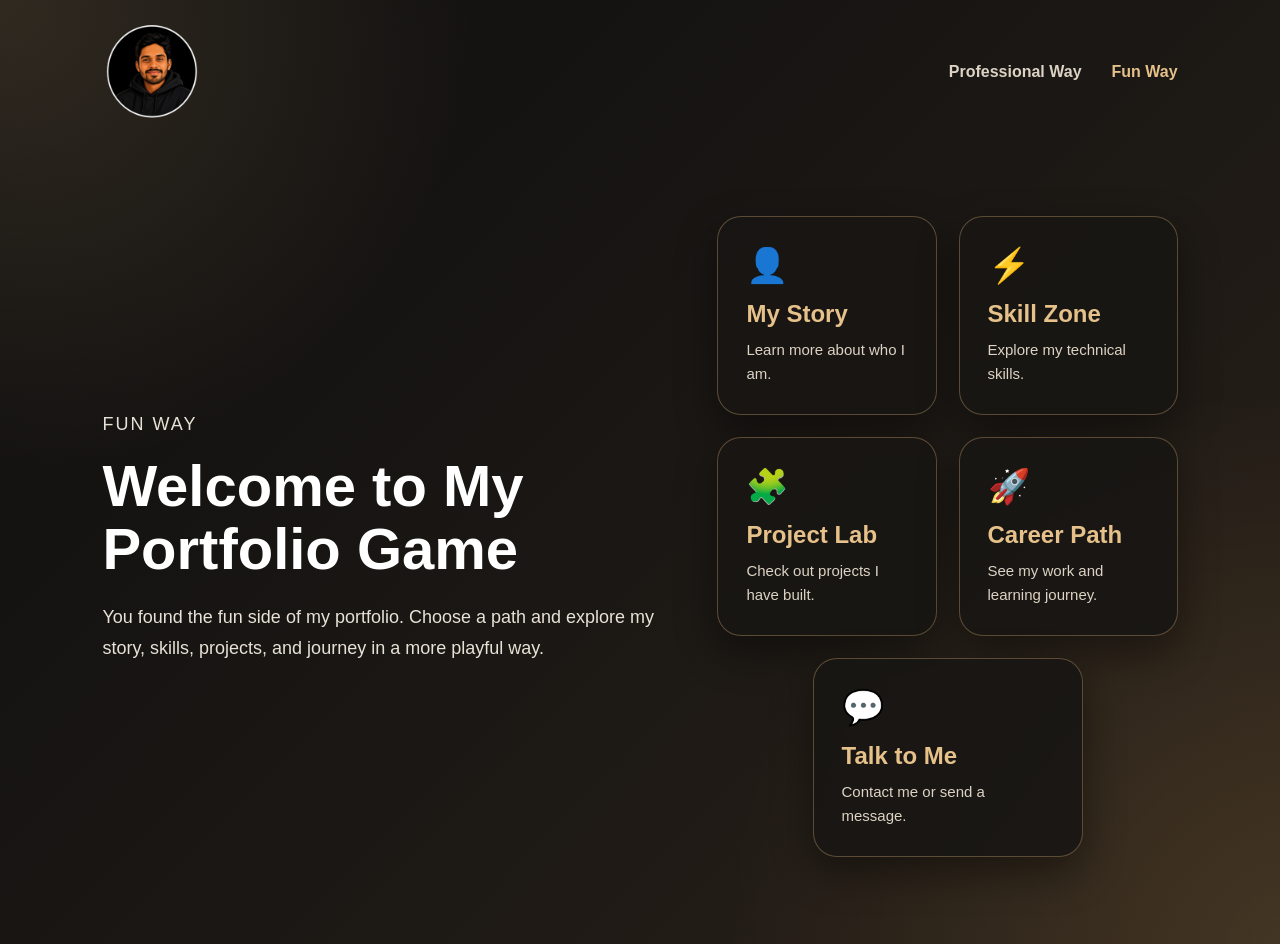
==== pages/fun/home.html @ 29f67d0d "Add files via upload updated the fun way" ====
<!DOCTYPE html>
<html lang="en">
<head>
  <meta charset="UTF-8">
  <meta name="viewport" content="width=device-width, initial-scale=1.0">

  <title>Fun Way | Savina</title>

  <link rel="stylesheet" href="../../css/common.css">
  <link rel="stylesheet" href="../../css/fun.css">
</head>
<body>

  <div class="fun-page">

    <!-- Top Navigation -->
    <header class="fun-navbar">
      <a href="../../index.html" class="fun-logo-link">
        <img src="../../assets/images/logo.png" alt="Savina Portfolio Logo" class="fun-logo">
      </a>

      <nav class="fun-nav-links">
        <a href="../professional/home.html">Professional Way</a>
        <a href="home.html" class="active">Fun Way</a>
      </nav>
    </header>

    <!-- Opening Animation -->
    <section class="intro-animation" id="introAnimation">

      <p class="coming-text">Loading Savina.exe… don’t blink 😄</p>

      <div class="blast-stage">
        <img src="../../assets/images/cartoon-face.png" alt="Cartoon Savina" class="blast-face" id="blastFace">
        <div class="shard-container" id="shardContainer"></div>
      </div>

    </section>

    <!-- Final Game Home Page -->
    <main class="game-home">

      <section class="game-intro">
        <p class="fun-small-title">Fun Way</p>

        <h1>Welcome to My Portfolio Game</h1>

        <p>
          You found the fun side of my portfolio. Choose a path and explore my
          story, skills, projects, and journey in a more playful way.
        </p>
      </section>

      <section class="game-menu">

        <a href="../professional/about.html" class="game-card">
          <span>👤</span>
          <h2>My Story</h2>
          <p>Learn more about who I am.</p>
        </a>

        <a href="skill-shooter.html" class="game-card">
          <span>⚡</span>
          <h2>Skill Zone</h2>
          <p>Explore my technical skills.</p>
        </a>

        <a href="../professional/projects.html" class="game-card">
          <span>🧩</span>
          <h2>Project Lab</h2>
          <p>Check out projects I have built.</p>
        </a>

        <a href="../professional/experience.html" class="game-card">
          <span>🚀</span>
          <h2>Career Path</h2>
          <p>See my work and learning journey.</p>
        </a>

        <a href="../professional/contact.html" class="game-card">
          <span>💬</span>
          <h2>Talk to Me</h2>
          <p>Contact me or send a message.</p>
        </a>

      </section>

    </main>

  </div>

  <script src="../../javascript/script.js"></script>
</body>
</html>
---- css/common.css ----
* {
  margin: 0;
  padding: 0;
  box-sizing: border-box;
}

body {
  font-family: Arial, sans-serif;
  color: #ffffff;
}

a {
  text-decoration: none;
}
---- css/fun.css ----
/* ============================= */
/* Fun Way Page */
/* ============================= */

body {
  background: #111111;
}

.fun-page {
  min-height: 100vh;
  color: #ffffff;
  background:
    radial-gradient(circle at top left, rgba(201, 162, 110, 0.18), transparent 30%),
    radial-gradient(circle at bottom right, rgba(255, 199, 107, 0.12), transparent 35%),
    linear-gradient(135deg, #0f0f0f, #1a1714, #2a2119);
  overflow: hidden;
  position: relative;
}

/* ============================= */
/* Navbar */
/* ============================= */

.fun-navbar {
  width: 100%;
  padding: 22px 8%;
  display: flex;
  justify-content: space-between;
  align-items: center;
  position: relative;
  z-index: 10;
}

.fun-logo {
  width: 100px;
  height: auto;
  display: block;
  border-radius: 50%;
}

.fun-nav-links {
  display: flex;
  gap: 30px;
}

.fun-nav-links a {
  color: #ddd3c4;
  font-weight: 700;
  transition: color 0.3s ease;
}

.fun-nav-links a:hover,
.fun-nav-links a.active {
  color: #e6c18a;
}



/* ============================= */
/* Smooth Intro + Photo Shard Blast */
/* ============================= */

.intro-animation {
  position: fixed;
  top: 0;
  left: 0;
  width: 100%;
  height: 100vh;
  z-index: 8;
  display: flex;
  justify-content: center;
  align-items: center;
  pointer-events: none;
  animation: hideIntro 0.6s ease forwards;
  animation-delay: 4.9s;
}

/* Smaller wording while photo is coming */
.coming-text {
  position: absolute;
  top: 24%;
  font-size: 20px;
  font-weight: 700;
  color: #e6c18a;
  letter-spacing: 1px;
  opacity: 0;
  animation: funnyTextFlash 3s ease forwards;
}

.blast-stage {
  width: 420px;
  height: 520px;
  position: relative;
  display: flex;
  justify-content: center;
  align-items: center;
}

/* Smooth photo movement */
.blast-face {
  width: 270px;
  height: auto;
  position: absolute;
  opacity: 0;
  transform: scale(0.04) translateZ(0);
  will-change: transform, opacity;
  filter: drop-shadow(0 25px 55px rgba(0, 0, 0, 0.55));
  animation: smoothFaceCome 4s linear forwards;
}

/* Photo shard container */
.shard-container {
  position: absolute;
  width: 270px;
  height: 340px;
  left: 50%;
  top: 50%;
  transform: translate(-50%, -50%) scale(2.7);
  pointer-events: none;
}

/* Small pieces of the actual photo */
.face-shard {
  position: absolute;
  width: var(--w);
  height: var(--h);
  background-image: url("../assets/images/cartoon-face.png");
  background-size: 270px auto;
  background-position: var(--bg-x) var(--bg-y);
  opacity: 0;
  animation: photoShardBlast 1.2s ease-out forwards;
}

/* Final game home appears after blast */
.game-home {
  min-height: calc(100vh - 100px);
  padding: 55px 8% 70px;
  display: flex;
  align-items: center;
  justify-content: space-between;
  gap: 55px;
  opacity: 0;
  transform: translateY(30px);
  animation: showGameHome 1s ease forwards;
  animation-delay: 6.5s;
}

/* Smaller flashing text */
@keyframes funnyTextFlash {
  0% {
    opacity: 0;
    transform: scale(0.9);
  }

  20% {
    opacity: 1;
    transform: scale(1);
  }

  60% {
    opacity: 1;
    transform: scale(1.04);
  }

  100% {
    opacity: 0;
    transform: scale(1.08);
  }
}

/* Very smooth continuous zoom, no stop-start */
@keyframes smoothFaceCome {
  0% {
    opacity: 0;
    transform: scale(0.04) translateZ(0);
  }

  10% {
    opacity: 1;
  }

  92% {
    opacity: 1;
    transform: scale(2.65) translateZ(0);
  }

  100% {
    opacity: 0;
    transform: scale(2.75) translateZ(0);
  }
}

/* Actual photo pieces blast outward */
@keyframes photoShardBlast {
  0% {
    opacity: 1;
    transform: translate(0, 0) scale(1) rotate(0deg);
  }

  100% {
    opacity: 0;
    transform:
      translate(var(--move-x), var(--move-y))
      scale(0.75)
      rotate(var(--rotate));
  }
}

@keyframes hideIntro {
  to {
    opacity: 0;
    visibility: hidden;
  }
}

@keyframes showGameHome {
  to {
    opacity: 1;
    transform: translateY(0);
  }
}

/* ============================= */
/* Final Game Home */
/* ============================= */

.game-home {
  min-height: calc(100vh - 100px);
  padding: 55px 8% 70px;
  display: flex;
  align-items: center;
  justify-content: space-between;
  gap: 55px;
  opacity: 0;
  transform: translateY(30px);
  animation: showGameHome 1s ease forwards;
  animation-delay: 5.1s;
}

/* Left text */
.game-intro {
  max-width: 560px;
}

.fun-small-title {
  color: #c9a26e;
  font-size: 15px;
  letter-spacing: 2px;
  text-transform: uppercase;
  margin-bottom: 15px;
}

.game-intro h1 {
  font-size: 58px;
  line-height: 1.08;
  margin-bottom: 22px;
}

.game-intro p {
  color: #e8e1d6;
  font-size: 18px;
  line-height: 1.7;
}

/* Game cards */
.game-menu {
  width: 560px;
  display: grid;
  grid-template-columns: repeat(2, 1fr);
  gap: 22px;
}

.game-card {
  background: rgba(24, 22, 20, 0.92);
  border: 1px solid rgba(201, 162, 110, 0.38);
  border-radius: 24px;
  padding: 28px;
  color: #ffffff;
  box-shadow: 0 16px 40px rgba(0, 0, 0, 0.42);
  transition: transform 0.3s ease, border 0.3s ease, box-shadow 0.3s ease;
}

.game-card:hover {
  transform: translateY(-10px) rotate(-1deg);
  border-color: #e6c18a;
  box-shadow: 0 20px 55px rgba(201, 162, 110, 0.20);
}

.game-card span {
  font-size: 34px;
  display: inline-block;
  margin-bottom: 15px;
}

.game-card h2 {
  color: #e6c18a;
  font-size: 24px;
  margin-bottom: 10px;
}

.game-card p {
  color: #ddd3c4;
  font-size: 15px;
  line-height: 1.6;
}

/* Last card centered */
.game-card:last-child {
  grid-column: 1 / 3;
  max-width: 270px;
  justify-self: center;
}

/* ============================= */
/* Animations */
/* ============================= */

/* Funny sentence flash */
@keyframes funnyTextFlash {
  0% {
    opacity: 0;
    transform: scale(0.8);
  }

  20% {
    opacity: 1;
    transform: scale(1);
  }

  45% {
    opacity: 0.45;
    transform: scale(1.04);
  }

  65% {
    opacity: 1;
    transform: scale(1.08);
  }

  100% {
    opacity: 0;
    transform: scale(1.18);
  }
}

/* Face comes smoothly from far away */
@keyframes smoothFaceCome {
  0% {
    opacity: 0;
    transform: scale(0.04);
  }

  15% {
    opacity: 1;
    transform: scale(0.18);
  }

  45% {
    opacity: 1;
    transform: scale(0.75);
  }

  75% {
    opacity: 1;
    transform: scale(1.65);
  }

  90% {
    opacity: 1;
    transform: scale(2.35);
  }

  96% {
    opacity: 1;
    transform: scale(2.55);
  }

  100% {
    opacity: 0;
    transform: scale(2.7);
  }
}

/* Small parts blast away */
@keyframes particleBlast {
  0% {
    opacity: 1;
    transform: translate(-50%, -50%) scale(0.4);
  }

  100% {
    opacity: 0;
    transform:
      translate(
        calc(-50% + var(--x)),
        calc(-50% + var(--y))
      )
      scale(1.4)
      rotate(var(--rotate));
  }
}

/* Hide intro animation */
@keyframes hideIntro {
  to {
    opacity: 0;
    visibility: hidden;
  }
}

/* Show final game home */
@keyframes showGameHome {
  to {
    opacity: 1;
    transform: translateY(0);
  }
}

/* ============================= */
/* Mobile Responsive */
/* ============================= */

@media (max-width: 1000px) {
  .game-home {
    flex-direction: column;
    text-align: center;
  }

  .game-intro h1 {
    font-size: 42px;
  }

  .game-menu {
    width: 100%;
    max-width: 560px;
  }
}

@media (max-width: 650px) {
  .fun-navbar {
    flex-direction: column;
    gap: 18px;
  }

  .coming-text {
    top: 25%;
    font-size: 23px;
  }

  .blast-stage {
    width: 260px;
    height: 350px;
  }

  .blast-face {
    width: 230px;
  }

  .game-menu {
    grid-template-columns: 1fr;
  }

  .game-card:last-child {
    grid-column: 1;
    max-width: 100%;
  }
}
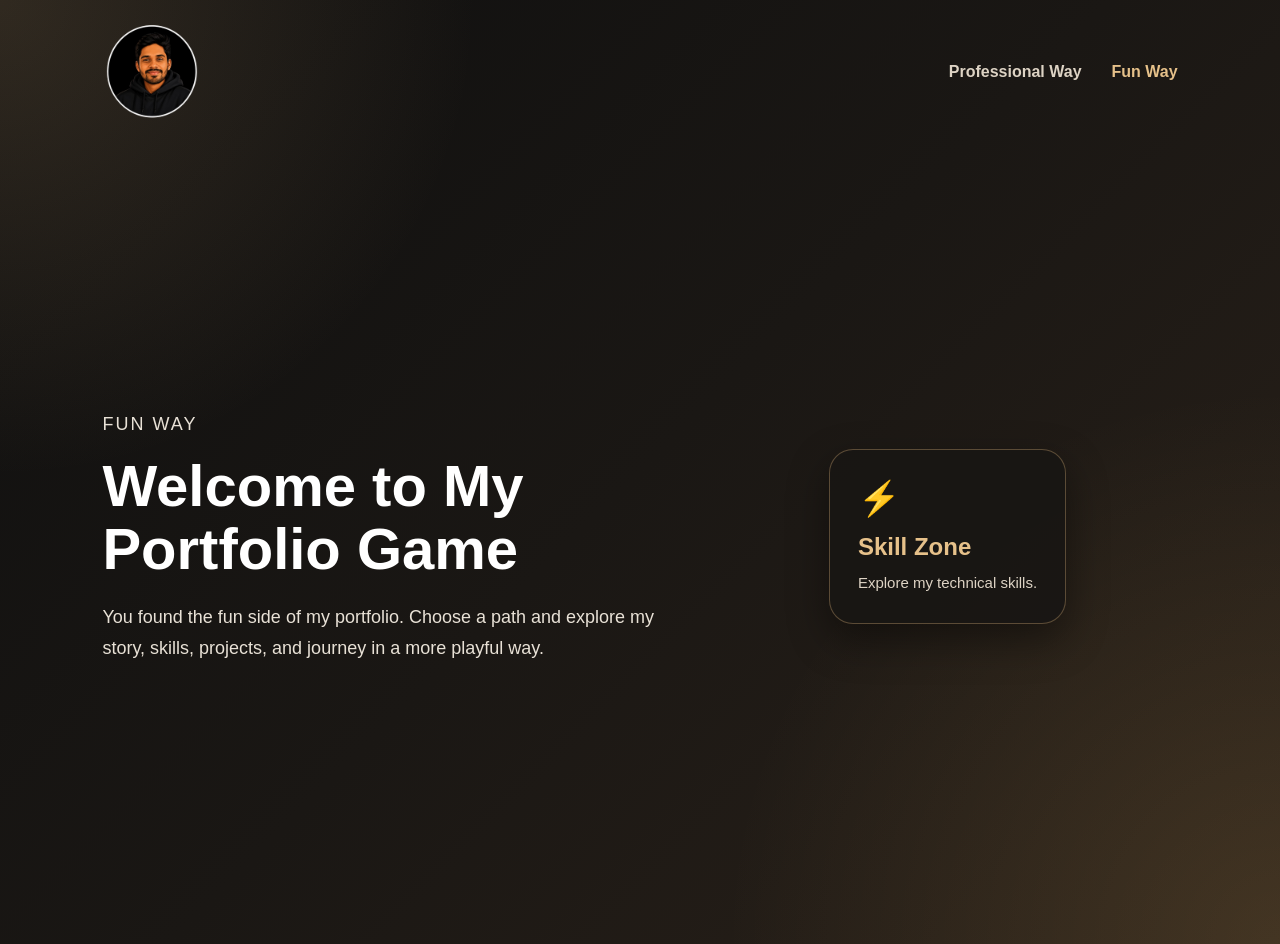
==== commit f065403f: "Add files via upload scroll bar fixed" ====
--- a/pages/fun/home.html
+++ b/pages/fun/home.html
@@ -53,11 +53,11 @@
 
       <section class="game-menu">
 
-        <a href="../professional/about.html" class="game-card">
+        <!-- <a href="../professional/about.html" class="game-card">
           <span>👤</span>
           <h2>My Story</h2>
           <p>Learn more about who I am.</p>
-        </a>
+        </a> -->
 
         <a href="skill-shooter.html" class="game-card">
           <span>⚡</span>
@@ -65,7 +65,7 @@
           <p>Explore my technical skills.</p>
         </a>
 
-        <a href="../professional/projects.html" class="game-card">
+        <!-- <a href="../professional/projects.html" class="game-card">
           <span>🧩</span>
           <h2>Project Lab</h2>
           <p>Check out projects I have built.</p>
@@ -81,7 +81,9 @@
           <span>💬</span>
           <h2>Talk to Me</h2>
           <p>Contact me or send a message.</p>
-        </a>
+        </a> -->
+
+        
 
       </section>
 
